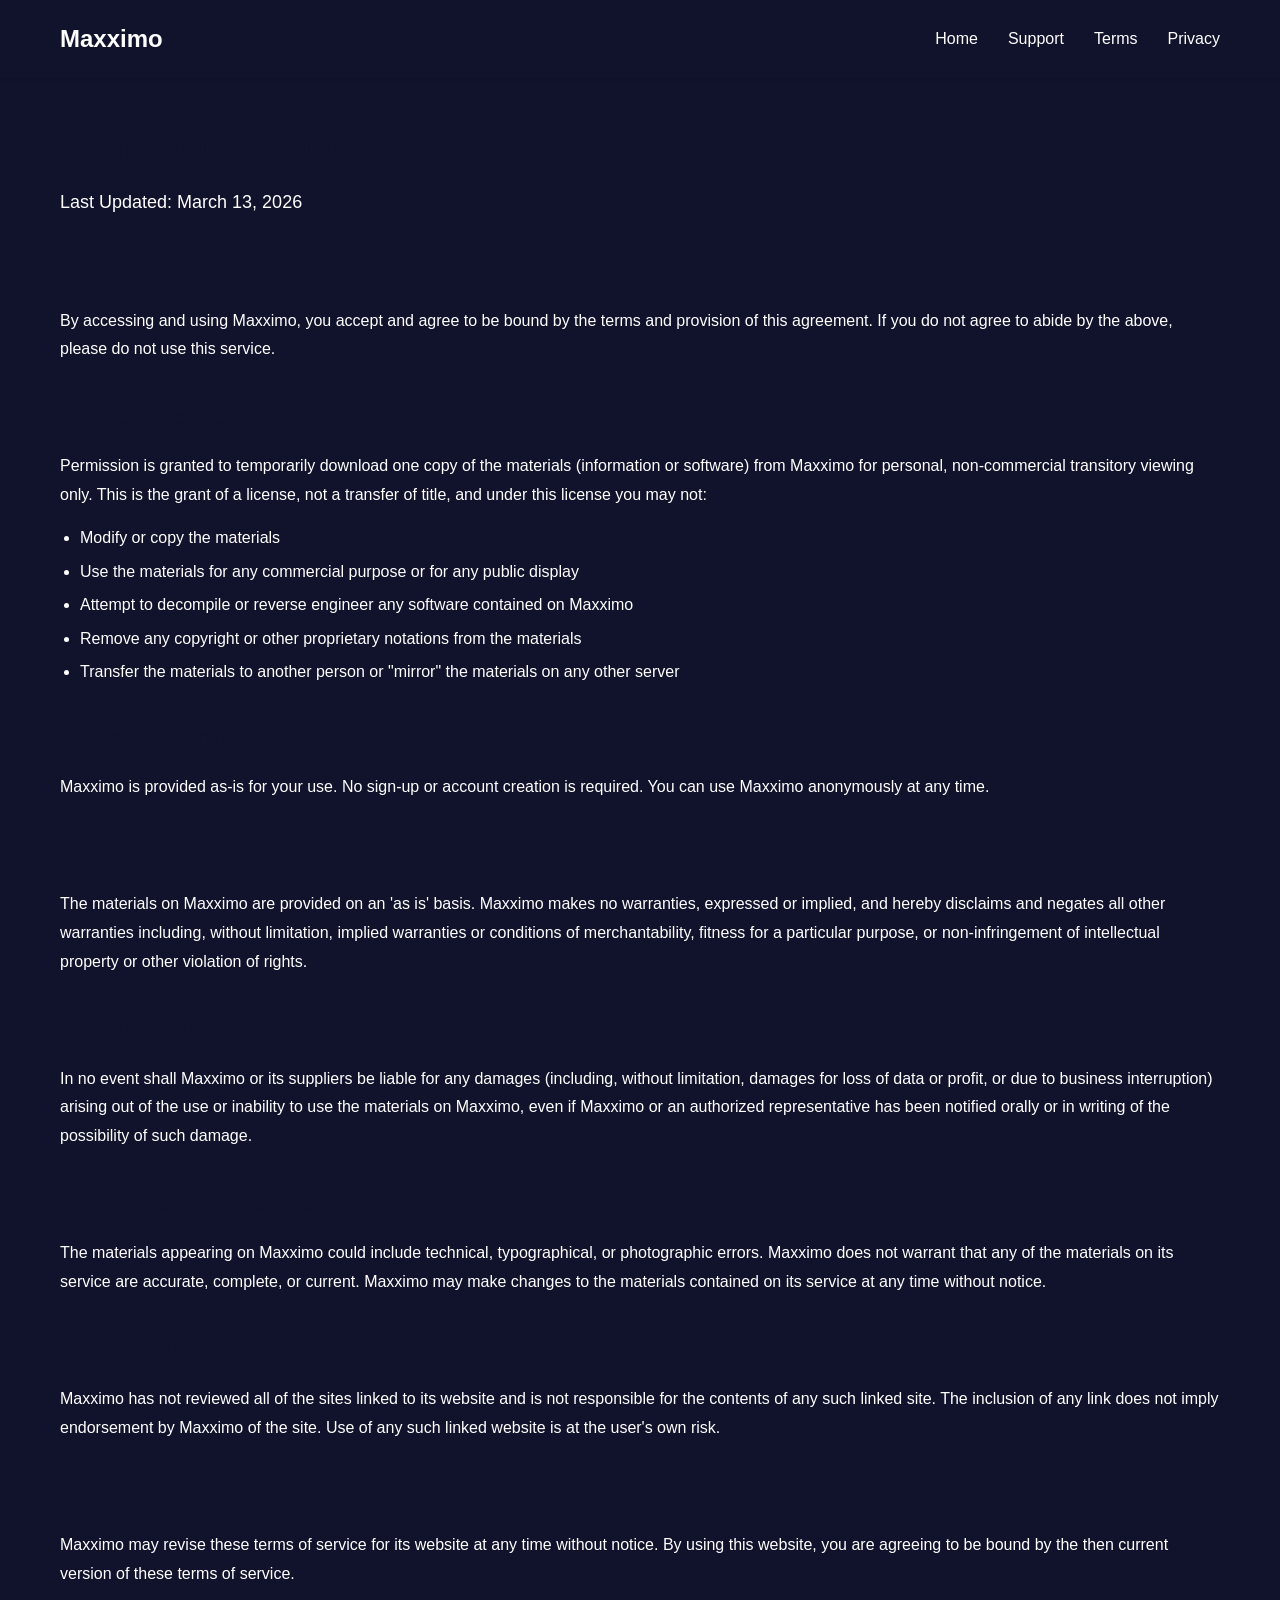
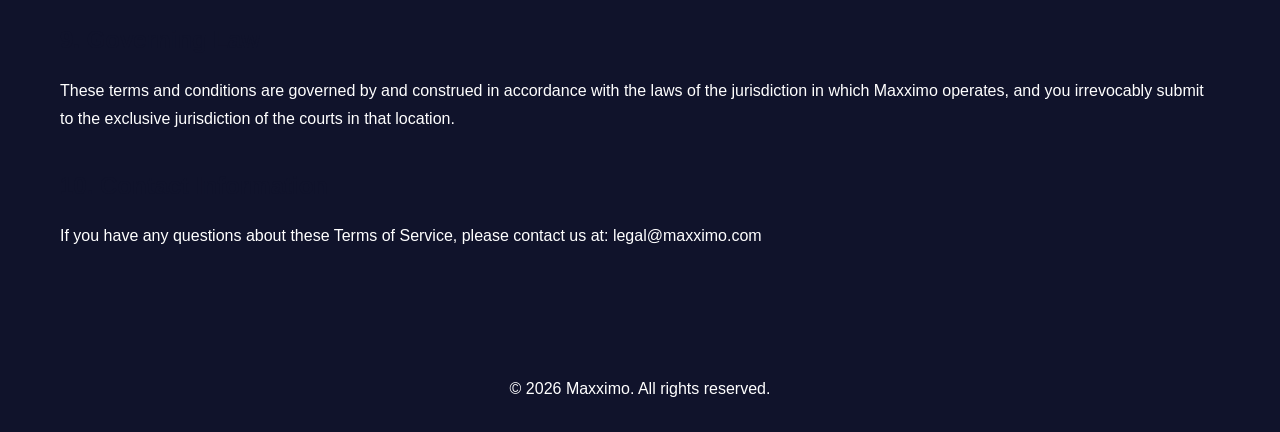
==== terms.html @ 28d8d44a "Initial commit: Maxximo static site with support, terms, and privacy pages" ====
<!DOCTYPE html>
<html lang="en">
<head>
    <meta charset="UTF-8">
    <meta name="viewport" content="width=device-width, initial-scale=1.0">
    <title>Terms of Service - Maxximo</title>
    <link rel="stylesheet" href="style.css">
</head>
<body>
    <nav class="navbar">
        <div class="container">
            <div class="logo">Maxximo</div>
            <ul class="nav-links">
                <li><a href="index.html">Home</a></li>
                <li><a href="support.html">Support</a></li>
                <li><a href="terms.html">Terms</a></li>
                <li><a href="privacy.html">Privacy</a></li>
            </ul>
        </div>
    </nav>

    <section class="content">
        <div class="container">
            <h1>Terms of Service</h1>
            <p class="subtitle">Last Updated: March 13, 2026</p>

            <div class="terms-content">
                <h2>1. Acceptance of Terms</h2>
                <p>By accessing and using Maxximo, you accept and agree to be bound by the terms and provision of this agreement. If you do not agree to abide by the above, please do not use this service.</p>

                <h2>2. Use License</h2>
                <p>Permission is granted to temporarily download one copy of the materials (information or software) from Maxximo for personal, non-commercial transitory viewing only. This is the grant of a license, not a transfer of title, and under this license you may not:</p>
                <ul>
                    <li>Modify or copy the materials</li>
                    <li>Use the materials for any commercial purpose or for any public display</li>
                    <li>Attempt to decompile or reverse engineer any software contained on Maxximo</li>
                    <li>Remove any copyright or other proprietary notations from the materials</li>
                    <li>Transfer the materials to another person or "mirror" the materials on any other server</li>
                </ul>

                <h2>3. Use of Service</h2>
                <p>Maxximo is provided as-is for your use. No sign-up or account creation is required. You can use Maxximo anonymously at any time.</p>

                <h2>4. Disclaimer</h2>
                <p>The materials on Maxximo are provided on an 'as is' basis. Maxximo makes no warranties, expressed or implied, and hereby disclaims and negates all other warranties including, without limitation, implied warranties or conditions of merchantability, fitness for a particular purpose, or non-infringement of intellectual property or other violation of rights.</p>

                <h2>5. Limitations</h2>
                <p>In no event shall Maxximo or its suppliers be liable for any damages (including, without limitation, damages for loss of data or profit, or due to business interruption) arising out of the use or inability to use the materials on Maxximo, even if Maxximo or an authorized representative has been notified orally or in writing of the possibility of such damage.</p>

                <h2>6. Accuracy of Materials</h2>
                <p>The materials appearing on Maxximo could include technical, typographical, or photographic errors. Maxximo does not warrant that any of the materials on its service are accurate, complete, or current. Maxximo may make changes to the materials contained on its service at any time without notice.</p>

                <h2>7. Materials and Content</h2>
                <p>Maxximo has not reviewed all of the sites linked to its website and is not responsible for the contents of any such linked site. The inclusion of any link does not imply endorsement by Maxximo of the site. Use of any such linked website is at the user's own risk.</p>

                <h2>8. Modifications</h2>
                <p>Maxximo may revise these terms of service for its website at any time without notice. By using this website, you are agreeing to be bound by the then current version of these terms of service.</p>

                <h2>9. Governing Law</h2>
                <p>These terms and conditions are governed by and construed in accordance with the laws of the jurisdiction in which Maxximo operates, and you irrevocably submit to the exclusive jurisdiction of the courts in that location.</p>

                <h2>10. Contact Information</h2>
                <p>If you have any questions about these Terms of Service, please contact us at: legal@maxximo.com</p>
            </div>
        </div>
    </section>

    <footer>
        <div class="container">
            <p>&copy; 2026 Maxximo. All rights reserved.</p>
        </div>
    </footer>
</body>
</html>
---- style.css ----
* {
    margin: 0;
    padding: 0;
    box-sizing: border-box;
}

body {
    font-family: -apple-system, BlinkMacSystemFont, 'Segoe UI', Roboto, Oxygen, Ubuntu, Cantarell, sans-serif;
    line-height: 1.6;
    color: white;
    background-color: #10132B;
}

.container {
    max-width: 1200px;
    margin: 0 auto;
    padding: 0 20px;
}

/* Navigation */
.navbar {
    background-color: #10132B;
    color: white;
    padding: 20px 0;
    position: sticky;
    top: 0;
    z-index: 1000;
    box-shadow: 0 2px 4px rgba(0,0,0,0.1);
}

.navbar .container {
    display: flex;
    justify-content: space-between;
    align-items: center;
}

.logo {
    font-size: 24px;
    font-weight: bold;
}

.nav-links {
    display: flex;
    list-style: none;
    gap: 30px;
}

.nav-links a {
    color: white;
    text-decoration: none;
    transition: color 0.3s ease;
}

.nav-links a:hover {
    color: #3498db;
}

/* Hero Section */
.hero {
    background: linear-gradient(135deg, #10132B 0%, #1a1f3a 100%);
    color: white;
    padding: 60px 20px;
    text-align: center;
}

.hero h1 {
    font-size: 48px;
    margin-bottom: 10px;
}

.hero p {
    font-size: 18px;
    opacity: 0.9;
}

/* Content Section */
.content {
    background-color: #10132B;
    color: white;
    padding: 40px 20px;
    min-height: calc(100vh - 200px);
}

.content h1 {
    font-size: 36px;
    margin-bottom: 10px;
    color: #10132B;
}

.subtitle {
    color: white;
    font-size: 18px;
    margin-bottom: 30px;
}

.content h2 {
    font-size: 24px;
    margin-top: 30px;
    margin-bottom: 15px;
    color: #10132B;
}

.content h3 {
    font-size: 18px;
    margin-top: 20px;
    margin-bottom: 10px;
    color: #10132B;
}

.content p {
    margin-bottom: 15px;
    line-height: 1.8;
    color: white;
}

.content ul {
    margin-left: 20px;
    margin-bottom: 15px;
}

.content ul li {
    margin-bottom: 8px;
    line-height: 1.6;
}

/* Quick Links Cards */
.quick-links {
    display: grid;
    grid-template-columns: repeat(auto-fit, minmax(300px, 1fr));
    gap: 20px;
    margin-top: 40px;
}

.card {
    background-color: #1a1f3a;
    padding: 30px;
    border-radius: 8px;
    border-left: 4px solid #73E7E8;
    transition: transform 0.3s ease, box-shadow 0.3s ease;
}

.card:hover {
    transform: translateY(-5px);
    box-shadow: 0 8px 16px rgba(0,0,0,0.1);
}

.card h3 {
    margin-top: 0;
    color: white;
}

.card p {
    color: white;
    margin-bottom: 20px;
}

/* Button */
.btn {
    display: inline-block;
    background-color: #73E7E8;
    color: white;
    padding: 10px 25px;
    border-radius: 5px;
    text-decoration: none;
    transition: background-color 0.3s ease;
}

.btn:hover {
    background-color: #5fc5c6;
}

/* FAQ Items */
.faq-item {
    background-color: #1a1f3a;
    padding: 20px;
    margin-bottom: 15px;
    border-radius: 5px;
    border-left: 4px solid #73E7E8;
}

.faq-item h3 {
    margin-top: 0;
    color: white;
}

/* Contact Section */
.contact-section {
    background-color: #1a1f3a;
    padding: 30px;
    border-radius: 8px;
    margin-top: 40px;
}

.contact-section h2 {
    margin-top: 0;
}

/* Terms and Privacy Content */
.terms-content,
.privacy-content {
    line-height: 1.8;
}

.terms-content ul,
.privacy-content ul {
    margin-left: 20px;
    margin-bottom: 15px;
}

.terms-content li,
.privacy-content li {
    margin-bottom: 8px;
}

/* Footer */
footer {
    background-color: #10132B;
    color: white;
    text-align: center;
    padding: 30px 20px;
    margin-top: 40px;
}

/* Responsive Design */
@media (max-width: 768px) {
    .nav-links {
        gap: 15px;
        font-size: 14px;
    }

    .hero h1 {
        font-size: 32px;
    }

    .hero p {
        font-size: 16px;
    }

    .content h1 {
        font-size: 28px;
    }

    .content h2 {
        font-size: 20px;
    }

    .quick-links {
        grid-template-columns: 1fr;
    }
}

@media (max-width: 480px) {
    .navbar .container {
        flex-direction: column;
        gap: 15px;
    }

    .nav-links {
        flex-direction: column;
        gap: 10px;
        width: 100%;
    }

    .nav-links a {
        display: block;
    }

    .hero h1 {
        font-size: 24px;
    }

    .content h1 {
        font-size: 24px;
    }
}
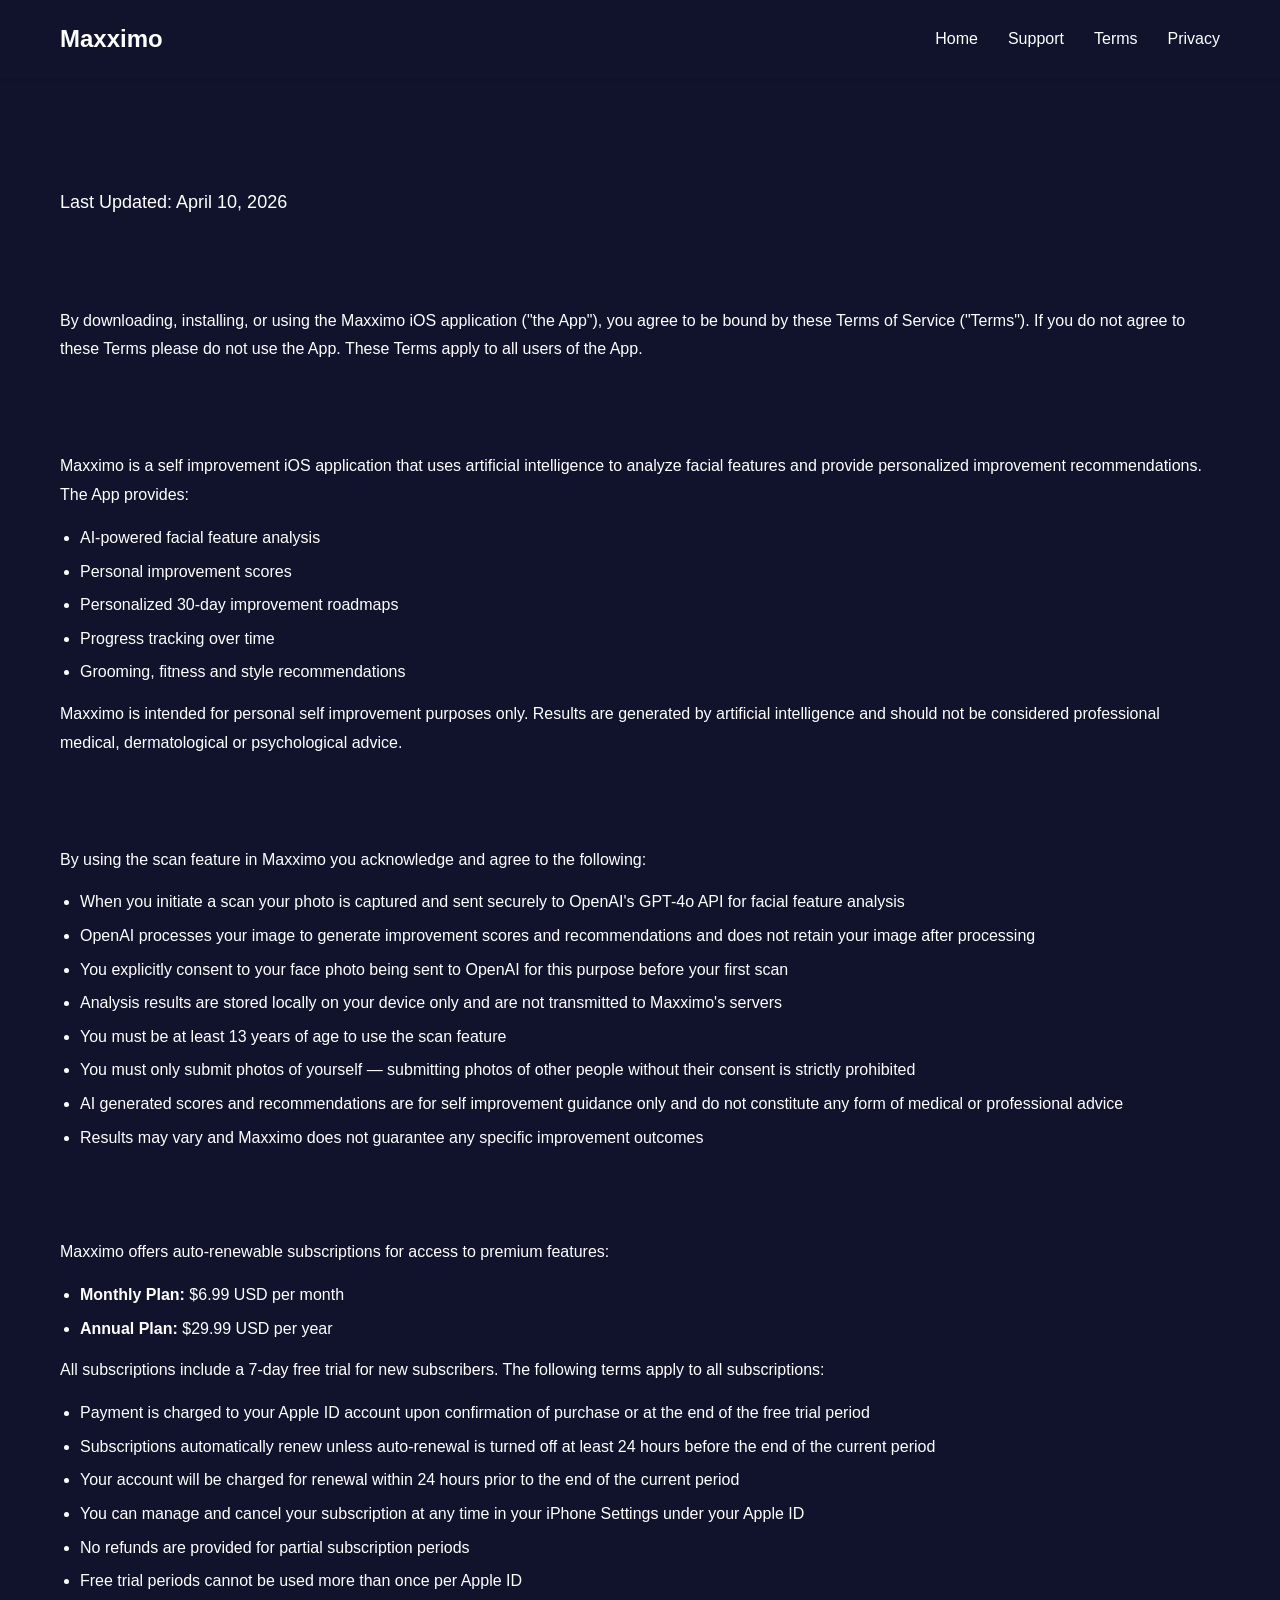
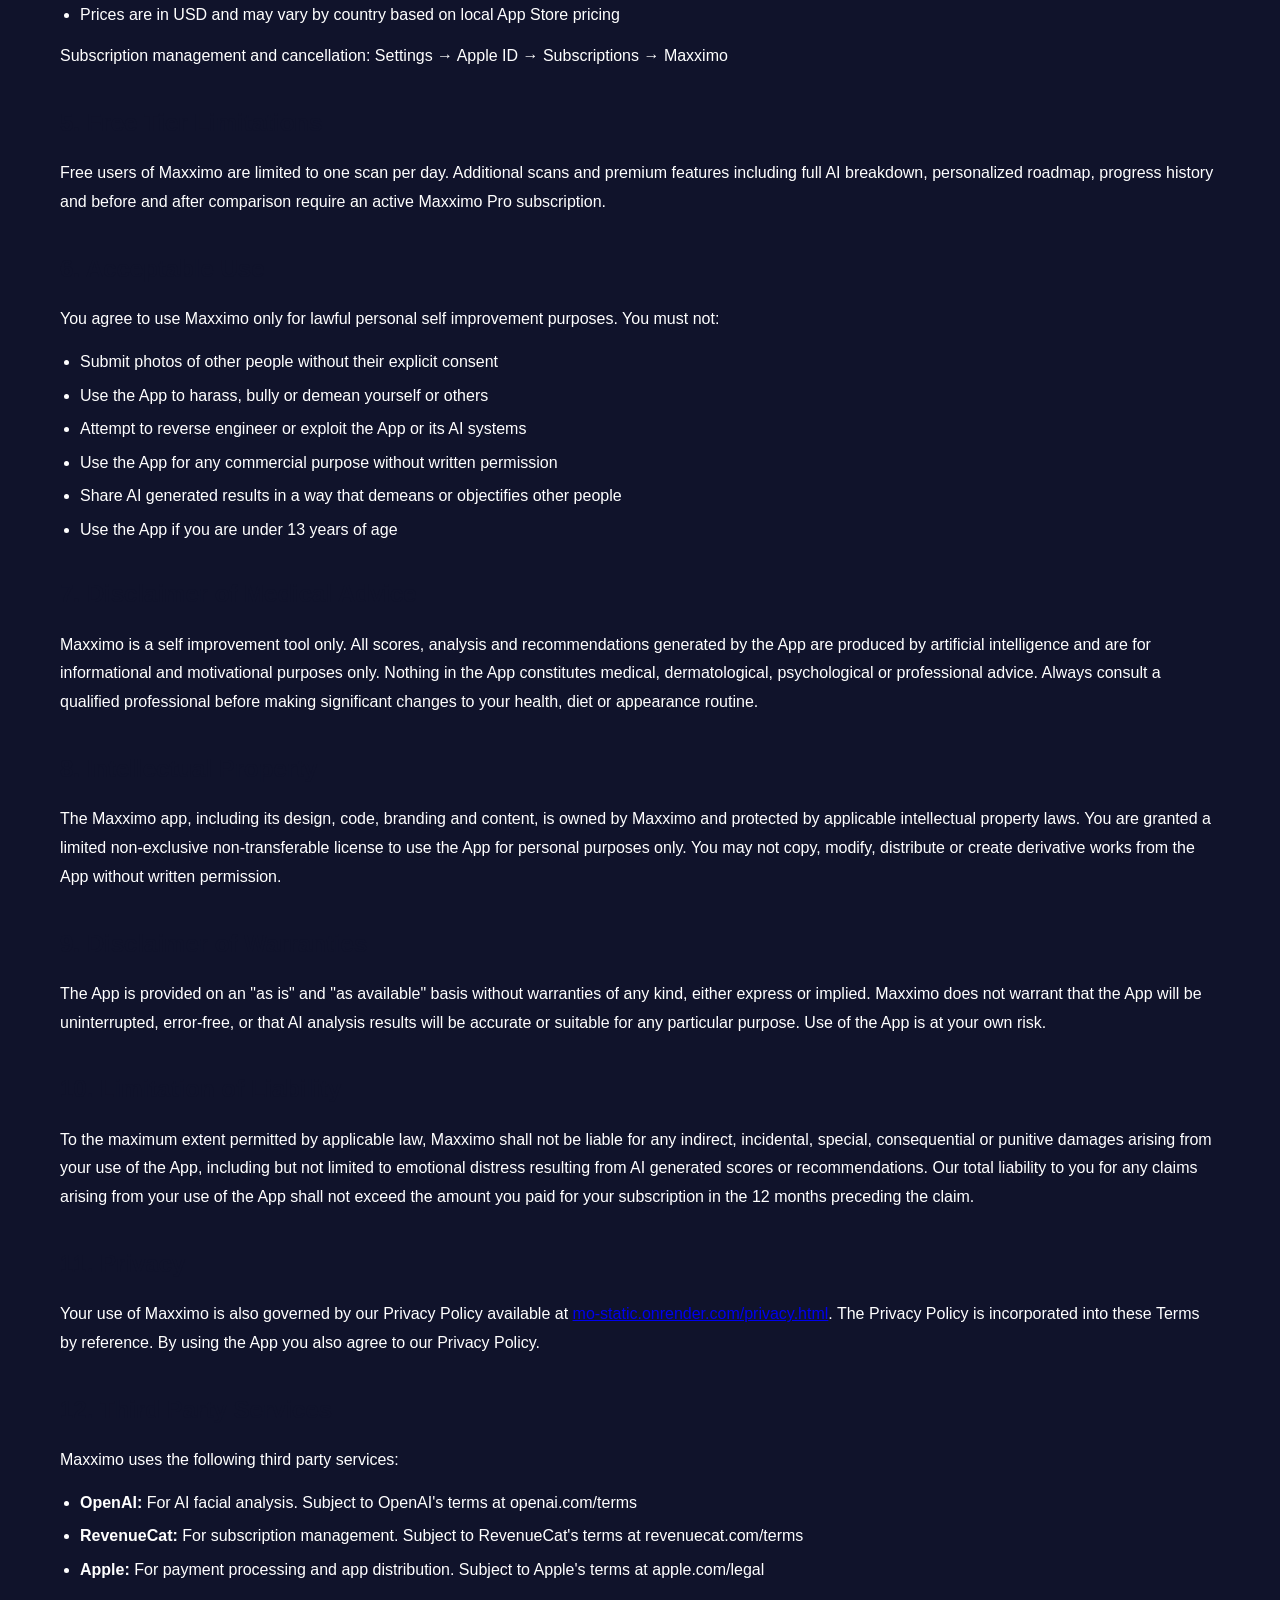
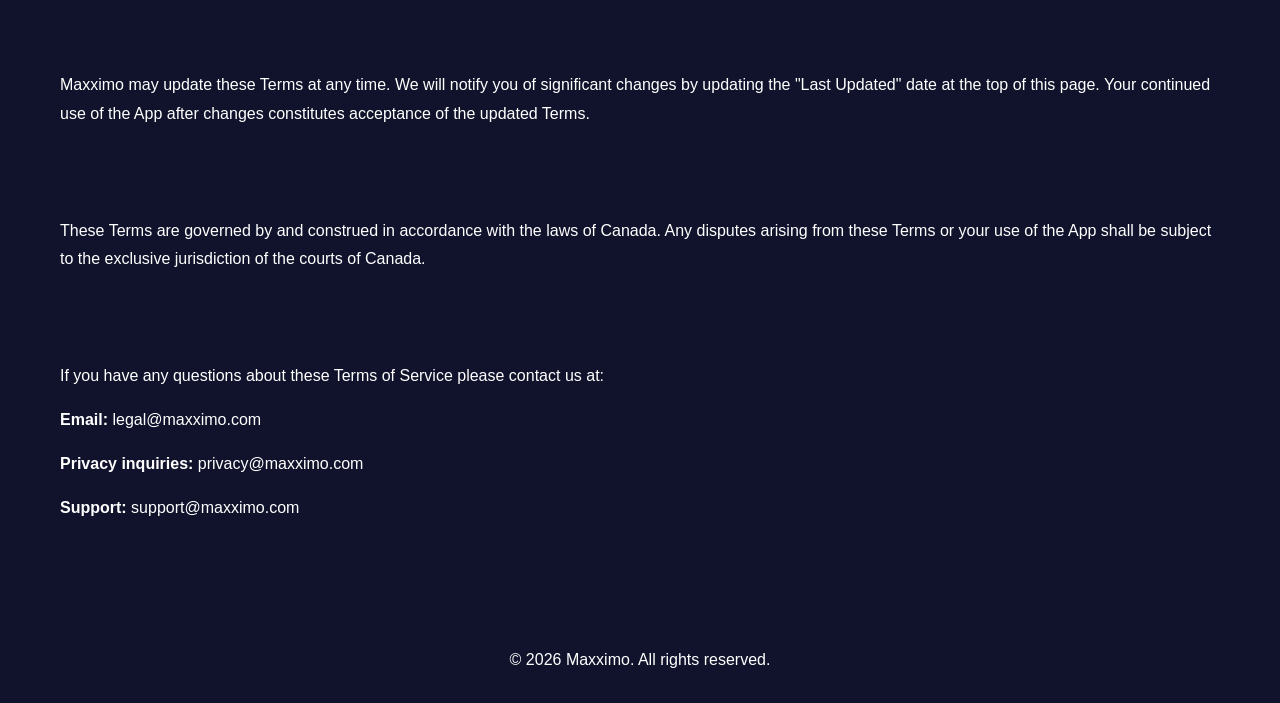
==== commit f2105cf5: "Update terms.html" ====
--- a/terms.html
+++ b/terms.html
@@ -22,45 +22,102 @@
     <section class="content">
         <div class="container">
             <h1>Terms of Service</h1>
-            <p class="subtitle">Last Updated: March 13, 2026</p>
+            <p class="subtitle">Last Updated: April 10, 2026</p>
 
             <div class="terms-content">
                 <h2>1. Acceptance of Terms</h2>
-                <p>By accessing and using Maxximo, you accept and agree to be bound by the terms and provision of this agreement. If you do not agree to abide by the above, please do not use this service.</p>
+                <p>By downloading, installing, or using the Maxximo iOS application ("the App"), you agree to be bound by these Terms of Service ("Terms"). If you do not agree to these Terms please do not use the App. These Terms apply to all users of the App.</p>
 
-                <h2>2. Use License</h2>
-                <p>Permission is granted to temporarily download one copy of the materials (information or software) from Maxximo for personal, non-commercial transitory viewing only. This is the grant of a license, not a transfer of title, and under this license you may not:</p>
+                <h2>2. Description of Service</h2>
+                <p>Maxximo is a self improvement iOS application that uses artificial intelligence to analyze facial features and provide personalized improvement recommendations. The App provides:</p>
                 <ul>
-                    <li>Modify or copy the materials</li>
-                    <li>Use the materials for any commercial purpose or for any public display</li>
-                    <li>Attempt to decompile or reverse engineer any software contained on Maxximo</li>
-                    <li>Remove any copyright or other proprietary notations from the materials</li>
-                    <li>Transfer the materials to another person or "mirror" the materials on any other server</li>
+                    <li>AI-powered facial feature analysis</li>
+                    <li>Personal improvement scores</li>
+                    <li>Personalized 30-day improvement roadmaps</li>
+                    <li>Progress tracking over time</li>
+                    <li>Grooming, fitness and style recommendations</li>
+                </ul>
+                <p>Maxximo is intended for personal self improvement purposes only. Results are generated by artificial intelligence and should not be considered professional medical, dermatological or psychological advice.</p>
+
+                <h2>3. AI Analysis & Face Data</h2>
+                <p>By using the scan feature in Maxximo you acknowledge and agree to the following:</p>
+                <ul>
+                    <li>When you initiate a scan your photo is captured and sent securely to OpenAI's GPT-4o API for facial feature analysis</li>
+                    <li>OpenAI processes your image to generate improvement scores and recommendations and does not retain your image after processing</li>
+                    <li>You explicitly consent to your face photo being sent to OpenAI for this purpose before your first scan</li>
+                    <li>Analysis results are stored locally on your device only and are not transmitted to Maxximo's servers</li>
+                    <li>You must be at least 13 years of age to use the scan feature</li>
+                    <li>You must only submit photos of yourself — submitting photos of other people without their consent is strictly prohibited</li>
+                    <li>AI generated scores and recommendations are for self improvement guidance only and do not constitute any form of medical or professional advice</li>
+                    <li>Results may vary and Maxximo does not guarantee any specific improvement outcomes</li>
                 </ul>
 
-                <h2>3. Use of Service</h2>
-                <p>Maxximo is provided as-is for your use. No sign-up or account creation is required. You can use Maxximo anonymously at any time.</p>
+                <h2>4. Subscriptions & Payments</h2>
+                <p>Maxximo offers auto-renewable subscriptions for access to premium features:</p>
+                <ul>
+                    <li><strong>Monthly Plan:</strong> $6.99 USD per month</li>
+                    <li><strong>Annual Plan:</strong> $29.99 USD per year</li>
+                </ul>
+                <p>All subscriptions include a 7-day free trial for new subscribers. The following terms apply to all subscriptions:</p>
+                <ul>
+                    <li>Payment is charged to your Apple ID account upon confirmation of purchase or at the end of the free trial period</li>
+                    <li>Subscriptions automatically renew unless auto-renewal is turned off at least 24 hours before the end of the current period</li>
+                    <li>Your account will be charged for renewal within 24 hours prior to the end of the current period</li>
+                    <li>You can manage and cancel your subscription at any time in your iPhone Settings under your Apple ID</li>
+                    <li>No refunds are provided for partial subscription periods</li>
+                    <li>Free trial periods cannot be used more than once per Apple ID</li>
+                    <li>Prices are in USD and may vary by country based on local App Store pricing</li>
+                </ul>
+                <p>Subscription management and cancellation: Settings → Apple ID → Subscriptions → Maxximo</p>
 
-                <h2>4. Disclaimer</h2>
-                <p>The materials on Maxximo are provided on an 'as is' basis. Maxximo makes no warranties, expressed or implied, and hereby disclaims and negates all other warranties including, without limitation, implied warranties or conditions of merchantability, fitness for a particular purpose, or non-infringement of intellectual property or other violation of rights.</p>
+                <h2>5. Free Tier Limitations</h2>
+                <p>Free users of Maxximo are limited to one scan per day. Additional scans and premium features including full AI breakdown, personalized roadmap, progress history and before and after comparison require an active Maxximo Pro subscription.</p>
 
-                <h2>5. Limitations</h2>
-                <p>In no event shall Maxximo or its suppliers be liable for any damages (including, without limitation, damages for loss of data or profit, or due to business interruption) arising out of the use or inability to use the materials on Maxximo, even if Maxximo or an authorized representative has been notified orally or in writing of the possibility of such damage.</p>
+                <h2>6. Acceptable Use</h2>
+                <p>You agree to use Maxximo only for lawful personal self improvement purposes. You must not:</p>
+                <ul>
+                    <li>Submit photos of other people without their explicit consent</li>
+                    <li>Use the App to harass, bully or demean yourself or others</li>
+                    <li>Attempt to reverse engineer or exploit the App or its AI systems</li>
+                    <li>Use the App for any commercial purpose without written permission</li>
+                    <li>Share AI generated results in a way that demeans or objectifies other people</li>
+                    <li>Use the App if you are under 13 years of age</li>
+                </ul>
 
-                <h2>6. Accuracy of Materials</h2>
-                <p>The materials appearing on Maxximo could include technical, typographical, or photographic errors. Maxximo does not warrant that any of the materials on its service are accurate, complete, or current. Maxximo may make changes to the materials contained on its service at any time without notice.</p>
+                <h2>7. Disclaimer of Medical Advice</h2>
+                <p>Maxximo is a self improvement tool only. All scores, analysis and recommendations generated by the App are produced by artificial intelligence and are for informational and motivational purposes only. Nothing in the App constitutes medical, dermatological, psychological or professional advice. Always consult a qualified professional before making significant changes to your health, diet or appearance routine.</p>
 
-                <h2>7. Materials and Content</h2>
-                <p>Maxximo has not reviewed all of the sites linked to its website and is not responsible for the contents of any such linked site. The inclusion of any link does not imply endorsement by Maxximo of the site. Use of any such linked website is at the user's own risk.</p>
+                <h2>8. Intellectual Property</h2>
+                <p>The Maxximo app, including its design, code, branding and content, is owned by Maxximo and protected by applicable intellectual property laws. You are granted a limited non-exclusive non-transferable license to use the App for personal purposes only. You may not copy, modify, distribute or create derivative works from the App without written permission.</p>
 
-                <h2>8. Modifications</h2>
-                <p>Maxximo may revise these terms of service for its website at any time without notice. By using this website, you are agreeing to be bound by the then current version of these terms of service.</p>
+                <h2>9. Disclaimer of Warranties</h2>
+                <p>The App is provided on an "as is" and "as available" basis without warranties of any kind, either express or implied. Maxximo does not warrant that the App will be uninterrupted, error-free, or that AI analysis results will be accurate or suitable for any particular purpose. Use of the App is at your own risk.</p>
 
-                <h2>9. Governing Law</h2>
-                <p>These terms and conditions are governed by and construed in accordance with the laws of the jurisdiction in which Maxximo operates, and you irrevocably submit to the exclusive jurisdiction of the courts in that location.</p>
+                <h2>10. Limitation of Liability</h2>
+                <p>To the maximum extent permitted by applicable law, Maxximo shall not be liable for any indirect, incidental, special, consequential or punitive damages arising from your use of the App, including but not limited to emotional distress resulting from AI generated scores or recommendations. Our total liability to you for any claims arising from your use of the App shall not exceed the amount you paid for your subscription in the 12 months preceding the claim.</p>
 
-                <h2>10. Contact Information</h2>
-                <p>If you have any questions about these Terms of Service, please contact us at: legal@maxximo.com</p>
+                <h2>11. Privacy</h2>
+                <p>Your use of Maxximo is also governed by our Privacy Policy available at <a href="privacy.html">mo-static.onrender.com/privacy.html</a>. The Privacy Policy is incorporated into these Terms by reference. By using the App you also agree to our Privacy Policy.</p>
+
+                <h2>12. Third Party Services</h2>
+                <p>Maxximo uses the following third party services:</p>
+                <ul>
+                    <li><strong>OpenAI:</strong> For AI facial analysis. Subject to OpenAI's terms at openai.com/terms</li>
+                    <li><strong>RevenueCat:</strong> For subscription management. Subject to RevenueCat's terms at revenuecat.com/terms</li>
+                    <li><strong>Apple:</strong> For payment processing and app distribution. Subject to Apple's terms at apple.com/legal</li>
+                </ul>
+
+                <h2>13. Changes to Terms</h2>
+                <p>Maxximo may update these Terms at any time. We will notify you of significant changes by updating the "Last Updated" date at the top of this page. Your continued use of the App after changes constitutes acceptance of the updated Terms.</p>
+
+                <h2>14. Governing Law</h2>
+                <p>These Terms are governed by and construed in accordance with the laws of Canada. Any disputes arising from these Terms or your use of the App shall be subject to the exclusive jurisdiction of the courts of Canada.</p>
+
+                <h2>15. Contact Information</h2>
+                <p>If you have any questions about these Terms of Service please contact us at:</p>
+                <p><strong>Email:</strong> legal@maxximo.com</p>
+                <p><strong>Privacy inquiries:</strong> privacy@maxximo.com</p>
+                <p><strong>Support:</strong> support@maxximo.com</p>
             </div>
         </div>
     </section>
@@ -71,4 +128,4 @@
         </div>
     </footer>
 </body>
-</html>
+</html>
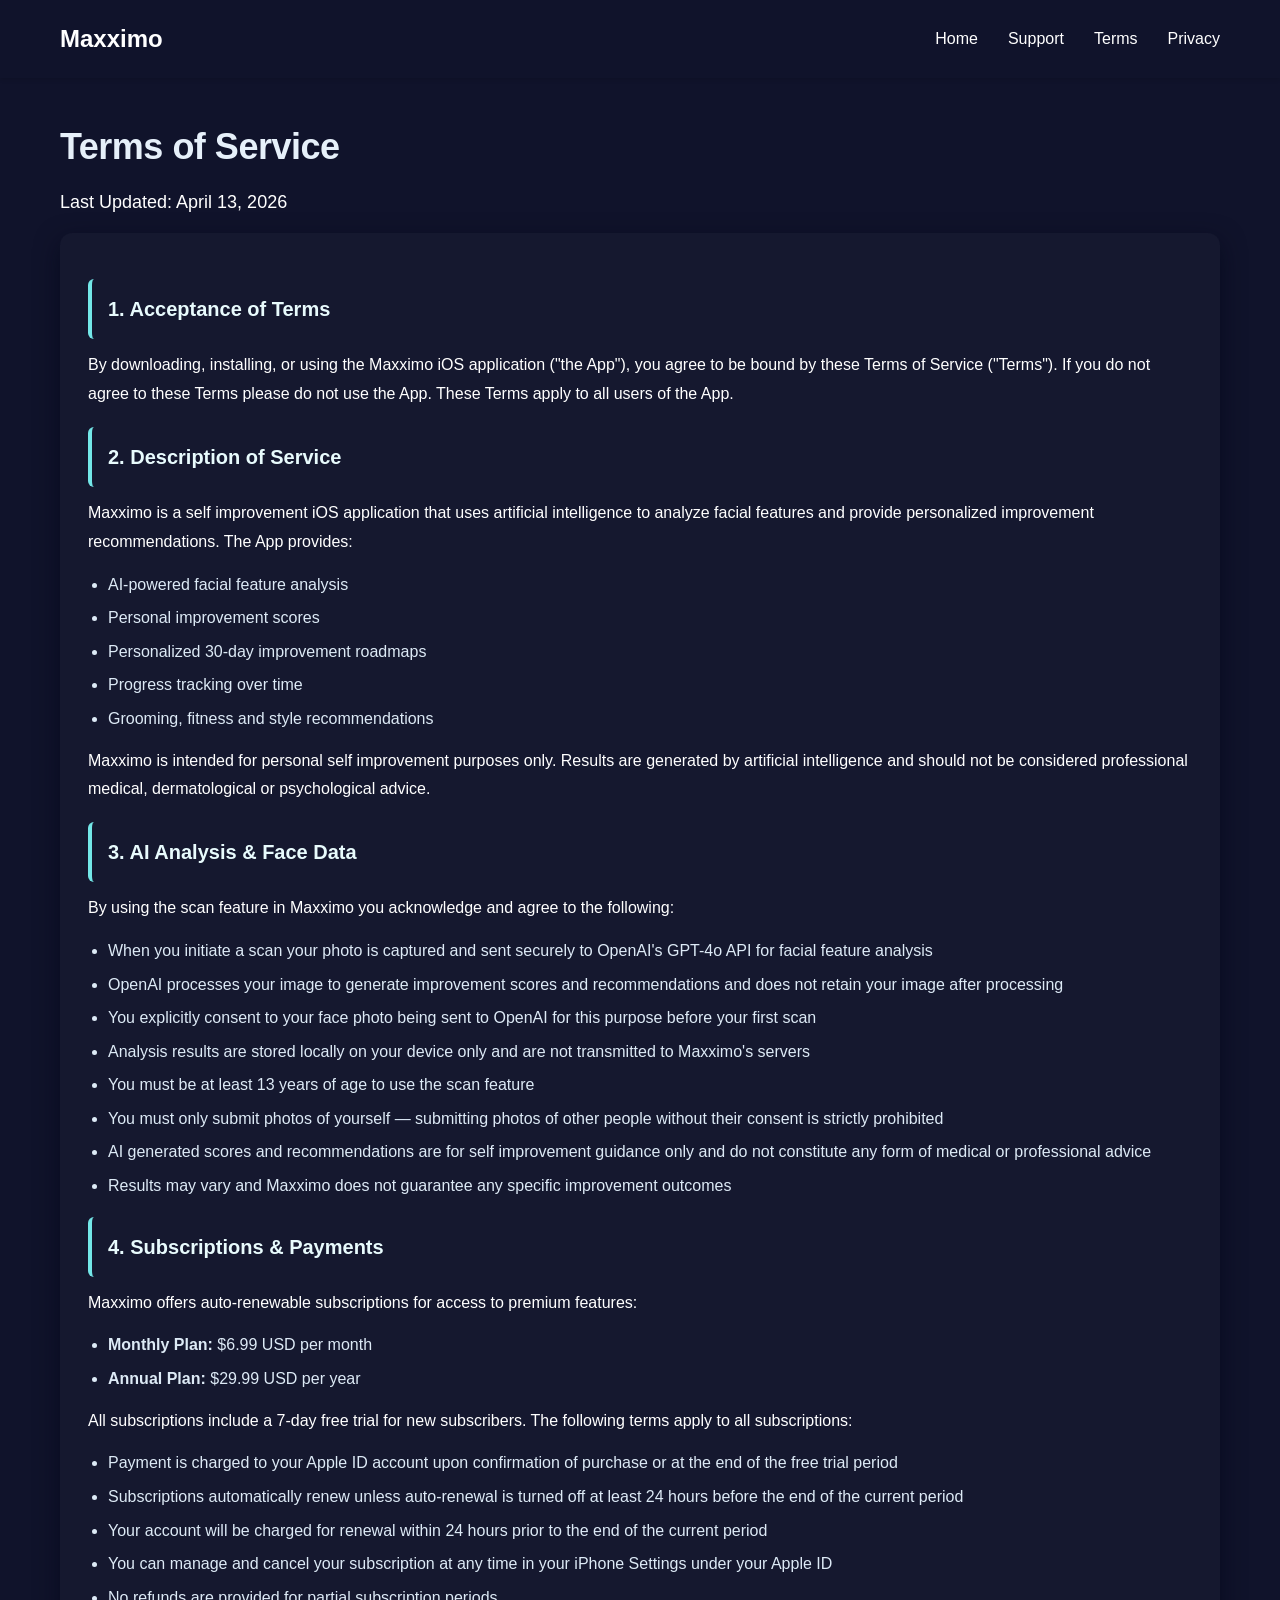
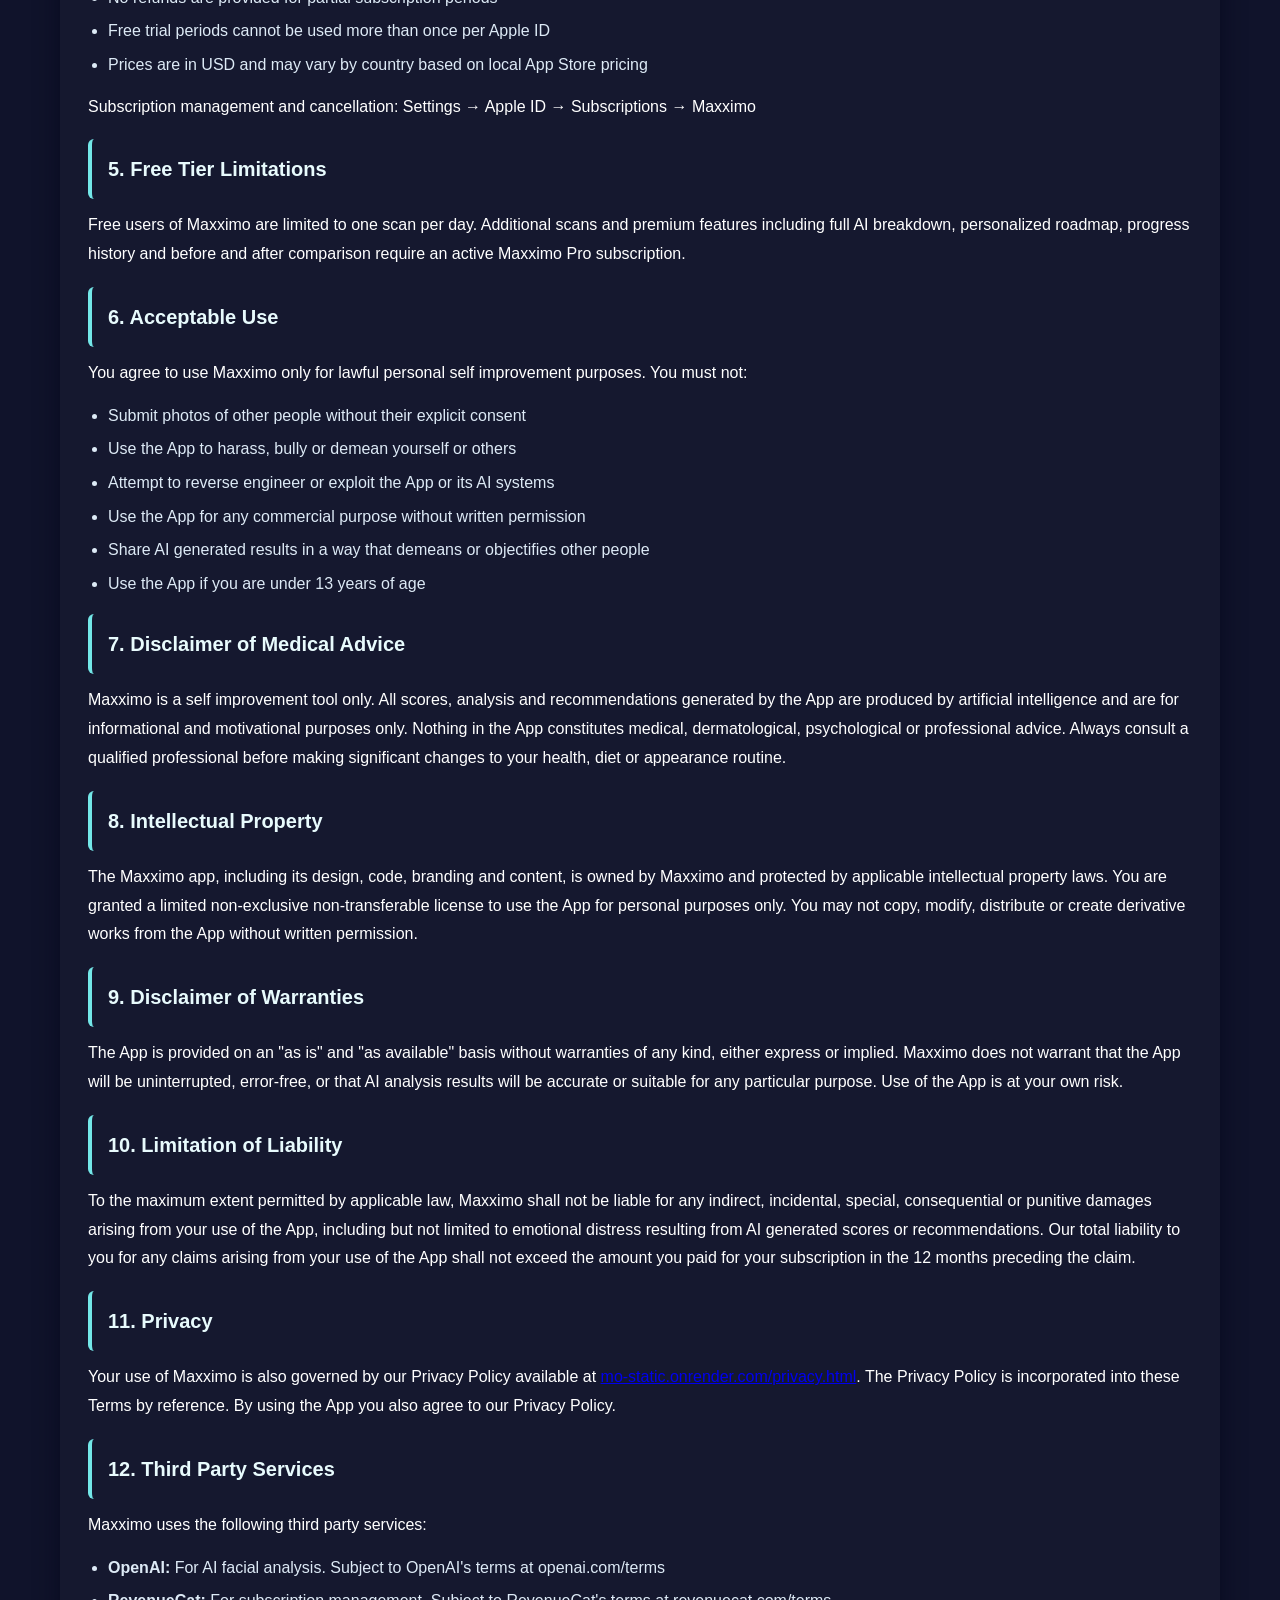
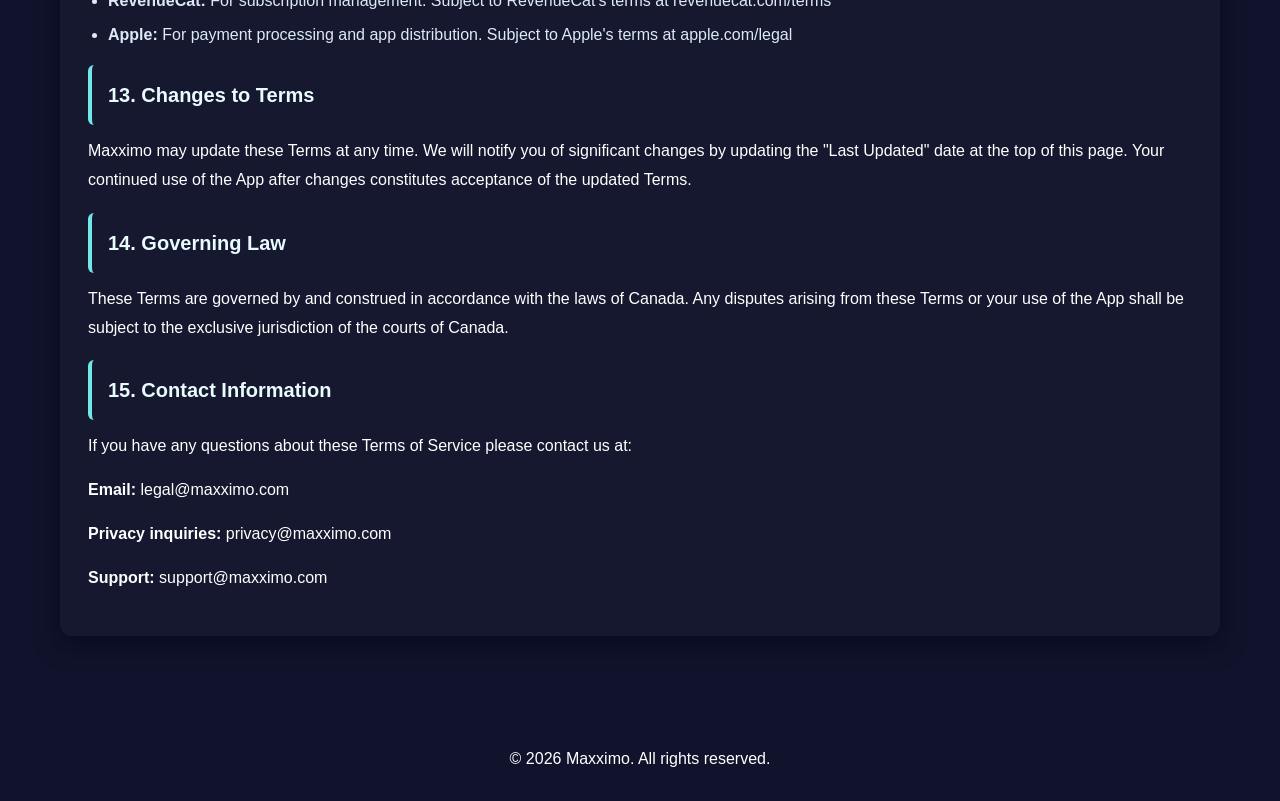
==== commit cf703354: "Save: commit current workspace changes" ====
--- a/terms.html
+++ b/terms.html
@@ -22,7 +22,7 @@
     <section class="content">
         <div class="container">
             <h1>Terms of Service</h1>
-            <p class="subtitle">Last Updated: April 10, 2026</p>
+            <p class="subtitle">Last Updated: April 13, 2026</p>
 
             <div class="terms-content">
                 <h2>1. Acceptance of Terms</h2>
--- a/style.css
+++ b/style.css
@@ -84,7 +84,9 @@
 .content h1 {
     font-size: 36px;
     margin-bottom: 10px;
-    color: #10132B;
+    color: #E6F0FA; /* make main title visible on dark bg */
+    letter-spacing: -0.5px;
+    font-weight: 700;
 }
 
 .subtitle {
@@ -94,17 +96,79 @@
 }
 
 .content h2 {
-    font-size: 24px;
-    margin-top: 30px;
-    margin-bottom: 15px;
-    color: #10132B;
+    font-size: 22px;
+    margin-top: 24px;
+    margin-bottom: 12px;
+    color: #E6F7FA;
+    font-weight: 700;
 }
 
 .content h3 {
     font-size: 18px;
-    margin-top: 20px;
+    margin-top: 18px;
     margin-bottom: 10px;
-    color: #10132B;
+    color: #D7EEF6;
+    font-weight: 600;
+}
+
+/* Privacy panel and section label styles */
+.privacy-content {
+    background-color: rgba(255,255,255,0.02);
+    padding: 28px;
+    border-radius: 12px;
+    box-shadow: 0 8px 24px rgba(2,6,23,0.6);
+}
+
+.privacy-content h2 {
+    display: block;
+    background: transparent;
+    padding: 12px 16px;
+    border-left: 4px solid #73E7E8;
+    border-radius: 6px;
+    font-size: 20px;
+    color: #E8FBFD;
+    margin-top: 18px;
+}
+
+/* headings already include their section numbers in text; no extra marker rules required */
+
+.privacy-content p,
+.privacy-content li {
+    color: #DDEAF6;
+    font-size: 16px;
+}
+
+.privacy-content ul {
+    margin-left: 22px;
+}
+
+/* Terms page should match privacy visuals */
+.terms-content {
+    background-color: rgba(255,255,255,0.02);
+    padding: 28px;
+    border-radius: 12px;
+    box-shadow: 0 8px 24px rgba(2,6,23,0.6);
+}
+
+.terms-content h2 {
+    display: block;
+    background: transparent;
+    padding: 12px 16px;
+    border-left: 4px solid #73E7E8;
+    border-radius: 6px;
+    font-size: 20px;
+    color: #E8FBFD;
+    margin-top: 18px;
+}
+
+.terms-content p,
+.terms-content li {
+    color: #DDEAF6;
+    font-size: 16px;
+}
+
+.terms-content ul {
+    margin-left: 22px;
 }
 
 .content p {
